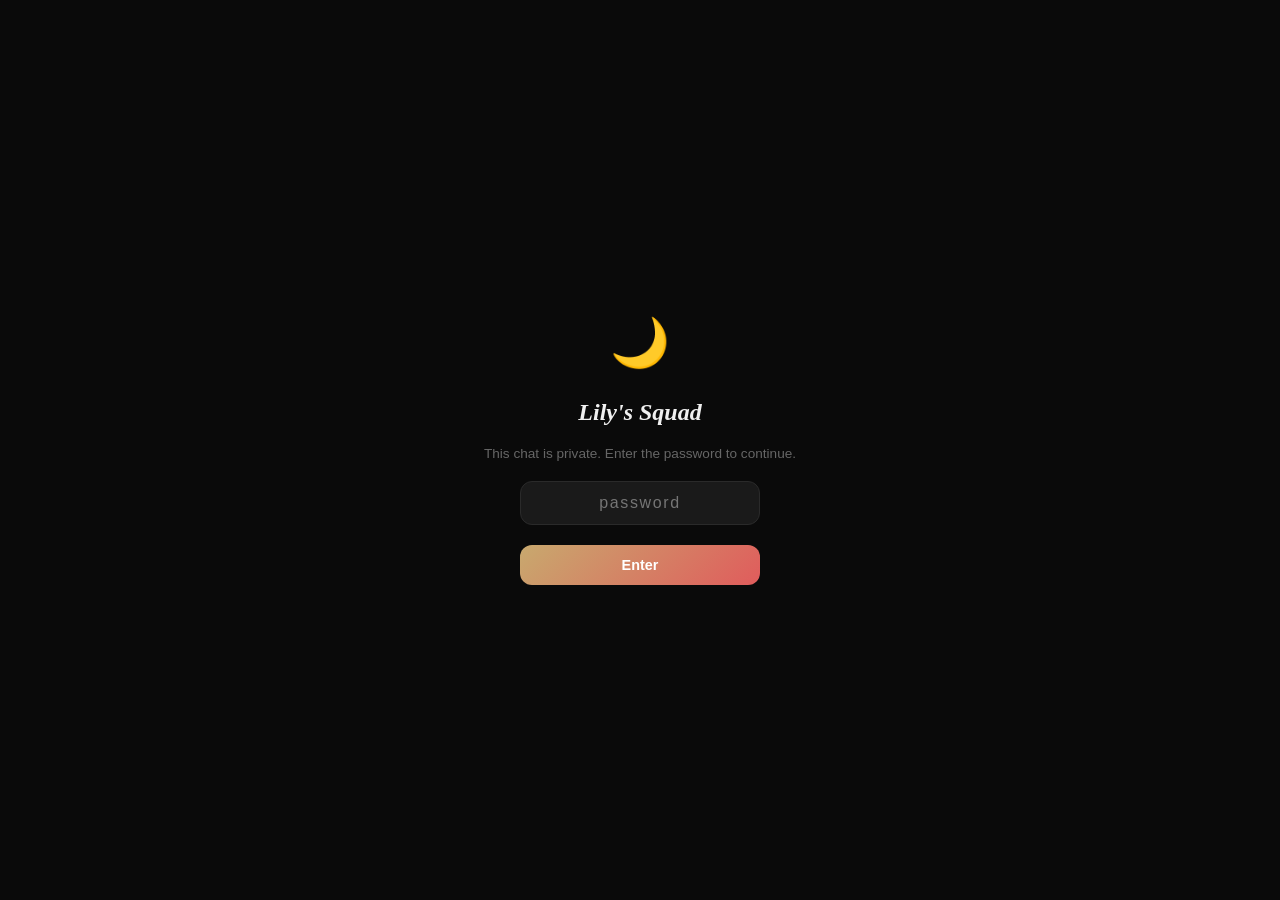
==== chat.html @ d3858eda "Update chat.html" ====
<!DOCTYPE html>
<html lang="en">
<head>
  <meta charset="UTF-8"/>
  <meta name="viewport" content="width=device-width, initial-scale=1.0"/>
  <title>Lily's Squad 💬</title>
  <style>
    * { box-sizing: border-box; margin: 0; padding: 0; }

    body {
      background: #0a0a0a;
      color: #f0f0f0;
      font-family: -apple-system, BlinkMacSystemFont, 'Segoe UI', Helvetica, Arial, sans-serif;
      height: 100vh;
      display: flex;
      align-items: center;
      justify-content: center;
    }

    /* ── PASSWORD SCREEN ── */
    #password-screen {
      display: flex;
      flex-direction: column;
      align-items: center;
      justify-content: center;
      gap: 20px;
      padding: 40px 24px;
      text-align: center;
      animation: fadeIn 0.5s ease;
    }

    .lock-icon { font-size: 3rem; margin-bottom: 8px; }

    .pw-title {
      font-size: 1.5rem;
      font-weight: 700;
      color: #f0f0f0;
      font-family: Georgia, serif;
      font-style: italic;
    }

    .pw-subtitle { font-size: 0.85rem; color: #666; }

    .pw-input {
      background: #1a1a1a;
      border: 1px solid #2a2a2a;
      border-radius: 12px;
      padding: 12px 18px;
      color: #f0f0f0;
      font-size: 1rem;
      font-family: inherit;
      width: 240px;
      text-align: center;
      letter-spacing: 0.1em;
      outline: none;
      transition: border-color 0.2s;
    }

    .pw-input:focus { border-color: #c8a96e; }

    .pw-btn {
      background: linear-gradient(135deg, #c8a96e, #e05c5c);
      border: none;
      border-radius: 12px;
      padding: 12px 32px;
      color: #fff;
      font-size: 0.9rem;
      font-weight: 600;
      font-family: inherit;
      cursor: pointer;
      width: 240px;
      transition: opacity 0.2s;
    }

    .pw-btn:hover { opacity: 0.88; }

    .pw-error {
      font-size: 0.8rem;
      color: #e05c5c;
      display: none;
    }

    .pw-error.show { display: block; }

    /* ── CHAT SCREEN ── */
    #chat-screen {
      display: none;
      flex-direction: column;
      width: 100%;
      max-width: 480px;
      height: 100vh;
      background: #0f0f0f;
    }

    /* Chat header */
    .chat-header {
      background: #111;
      border-bottom: 1px solid #1e1e1e;
      padding: 14px 16px;
      display: flex;
      align-items: center;
      gap: 12px;
      flex-shrink: 0;
    }

    .chat-header-avatars {
      display: flex;
      margin-right: 4px;
    }

    .mini-avatar {
      width: 28px; height: 28px;
      border-radius: 50%;
      border: 2px solid #0f0f0f;
      display: flex; align-items: center; justify-content: center;
      font-size: 0.7rem;
      font-weight: 700;
      margin-left: -8px;
      flex-shrink: 0;
    }

    .mini-avatar:first-child { margin-left: 0; }

    .chat-header-info { flex: 1; }
    .chat-header-name { font-size: 0.95rem; font-weight: 700; }
    .chat-header-sub { font-size: 0.72rem; color: #555; margin-top: 1px; }

    .online-dot {
      width: 8px; height: 8px;
      border-radius: 50%;
      background: #4caf50;
      flex-shrink: 0;
    }

    /* Messages area */
    .messages-area {
      flex: 1;
      overflow-y: auto;
      padding: 16px 14px;
      display: flex;
      flex-direction: column;
      gap: 14px;
      scrollbar-width: thin;
      scrollbar-color: #222 transparent;
    }

    .messages-area::-webkit-scrollbar { width: 4px; }
    .messages-area::-webkit-scrollbar-track { background: transparent; }
    .messages-area::-webkit-scrollbar-thumb { background: #222; border-radius: 4px; }

    /* Date divider */
    .date-divider {
      text-align: center;
      font-size: 0.68rem;
      color: #444;
      letter-spacing: 0.08em;
      text-transform: uppercase;
      margin: 4px 0;
    }

    /* Message bubble */
    .msg-row {
      display: flex;
      flex-direction: column;
      max-width: 78%;
      gap: 3px;
      animation: bubbleIn 0.3s ease;
    }

    @keyframes bubbleIn {
      from { opacity: 0; transform: translateY(8px); }
      to { opacity: 1; transform: translateY(0); }
    }

    .msg-row.lily { align-self: flex-end; align-items: flex-end; }
    .msg-row.other { align-self: flex-start; align-items: flex-start; }

    .msg-sender-row {
      display: flex;
      align-items: center;
      gap: 7px;
    }

    .msg-avatar {
      width: 26px; height: 26px;
      border-radius: 50%;
      display: flex; align-items: center; justify-content: center;
      font-size: 0.65rem;
      font-weight: 800;
      flex-shrink: 0;
    }

    .msg-sender-name {
      font-size: 0.7rem;
      font-weight: 600;
      opacity: 0.7;
    }

    .msg-bubble {
      padding: 9px 13px;
      border-radius: 18px;
      font-size: 0.88rem;
      line-height: 1.5;
      word-break: break-word;
    }

    .msg-row.lily .msg-bubble {
      background: #c9b1f0;
      color: #1a1a1a;
      border-bottom-right-radius: 5px;
    }

    .msg-row.other .msg-bubble {
      border-bottom-left-radius: 5px;
      color: #1a1a1a;
    }

    .msg-time {
      font-size: 0.63rem;
      color: #444;
      padding: 0 4px;
    }

    /* Typing indicator */
    .typing-row {
      display: flex;
      align-items: center;
      gap: 8px;
      padding: 4px 0;
      animation: bubbleIn 0.3s ease;
    }

    .typing-name { font-size: 0.72rem; color: #555; }

    .typing-dots {
      display: flex;
      gap: 4px;
      background: #1e1e1e;
      padding: 8px 12px;
      border-radius: 16px;
    }

    .typing-dots span {
      width: 6px; height: 6px;
      border-radius: 50%;
      background: #555;
      animation: bounce 1.2s infinite;
    }

    .typing-dots span:nth-child(2) { animation-delay: 0.2s; }
    .typing-dots span:nth-child(3) { animation-delay: 0.4s; }

    @keyframes bounce {
      0%, 60%, 100% { transform: translateY(0); }
      30% { transform: translateY(-5px); }
    }

    /* Input area */
    .input-area {
      background: #111;
      border-top: 1px solid #1e1e1e;
      padding: 12px 14px;
      display: flex;
      gap: 10px;
      align-items: flex-end;
      flex-shrink: 0;
    }

    .lily-input-avatar {
      width: 32px; height: 32px;
      border-radius: 50%;
      background: #c9b1f0;
      display: flex; align-items: center; justify-content: center;
      font-size: 0.75rem;
      font-weight: 800;
      color: #1a1a1a;
      flex-shrink: 0;
      margin-bottom: 2px;
    }

    .msg-input-wrap { flex: 1; }

    .msg-input-label {
      font-size: 0.65rem;
      color: #444;
      margin-bottom: 4px;
      padding-left: 4px;
    }

    .msg-input {
      width: 100%;
      background: #1a1a1a;
      border: 1px solid #2a2a2a;
      border-radius: 20px;
      padding: 10px 16px;
      color: #f0f0f0;
      font-size: 0.88rem;
      font-family: inherit;
      outline: none;
      resize: none;
      max-height: 100px;
      transition: border-color 0.2s;
      line-height: 1.4;
    }

    .msg-input:focus { border-color: #c9b1f0; }
    .msg-input::placeholder { color: #444; }

    .send-btn {
      width: 38px; height: 38px;
      border-radius: 50%;
      background: linear-gradient(135deg, #c9b1f0, #9b5de5);
      border: none;
      cursor: pointer;
      display: flex; align-items: center; justify-content: center;
      flex-shrink: 0;
      transition: opacity 0.2s, transform 0.15s;
      margin-bottom: 2px;
    }

    .send-btn:hover { opacity: 0.85; transform: scale(1.05); }
    .send-btn:disabled { opacity: 0.4; cursor: not-allowed; transform: none; }
    .send-btn svg { width: 16px; height: 16px; stroke: #fff; fill: none; stroke-width: 2.2; }

    /* System message */
    .system-msg {
      text-align: center;
      font-size: 0.72rem;
      color: #444;
      background: #161616;
      padding: 6px 14px;
      border-radius: 12px;
      align-self: center;
    }

    @keyframes fadeIn {
      from { opacity: 0; transform: translateY(10px); }
      to { opacity: 1; transform: translateY(0); }
    }

    /* Scrollbar for webkit */
    @media (max-width: 500px) {
      #chat-screen { max-width: 100%; }
    }
  </style>
</head>
<body>

  <!-- PASSWORD SCREEN -->
  <div id="password-screen">
    <div class="lock-icon">🌙</div>
    <div class="pw-title">Lily's Squad</div>
    <div class="pw-subtitle">This chat is private. Enter the password to continue.</div>
    <input class="pw-input" type="password" id="pw-input" placeholder="password" />
    <div class="pw-error" id="pw-error">Wrong password. Try again ✨</div>
    <button class="pw-btn" onclick="checkPassword()">Enter</button>
  </div>

  <!-- CHAT SCREEN -->
  <div id="chat-screen">

    <div class="chat-header">
      <div class="chat-header-avatars">
        <div class="mini-avatar" style="background:#c9b1f0;color:#1a1a1a;">L</div>
        <div class="mini-avatar" style="background:#a8d4f5;color:#1a1a1a;">C</div>
        <div class="mini-avatar" style="background:#ffe566;color:#1a1a1a;">S</div>
        <div class="mini-avatar" style="background:#f5c5a3;color:#1a1a1a;">A</div>
        <div class="mini-avatar" style="background:#e8e0d0;color:#1a1a1a;">Ly</div>
      </div>
      <div class="chat-header-info">
        <div class="chat-header-name">Lily's Squad 💬</div>
        <div class="chat-header-sub">Cloud, Sunny, Ava, Lynn</div>
      </div>
      <div class="online-dot"></div>
    </div>

    <div class="messages-area" id="messages-area">
      <div class="date-divider">Today</div>
      <div class="system-msg">Lily created the group "Lily's Squad" 🌸</div>
      <div class="system-msg">Cloud, Sunny, Ava and Lynn joined the chat</div>
    </div>

    <div class="input-area">
      <div class="lily-input-avatar">L</div>
      <div class="msg-input-wrap">
        <div class="msg-input-label">Messaging as Lily</div>
        <textarea class="msg-input" id="msg-input" placeholder="Message as Lily..." rows="1"></textarea>
      </div>
      <button class="send-btn" id="send-btn" onclick="sendMessage()">
        <svg viewBox="0 0 24 24"><line x1="22" y1="2" x2="11" y2="13"/><polygon points="22 2 15 22 11 13 2 9 22 2"/></svg>
      </button>
    </div>

  </div>

  <script>
    var k1 = "gsk_YUOaJ4DKU0jca2N59bJhWGdy";
    var k2 = "b3FYi9FqpiZbyPFvEFaQgkfOz42c";
    var GROQ_API_KEY = k1 + k2;
    var PASSWORD = "moonandstars";

    var characters = {
      Cloud: {
        color: "#a8d4f5",
        initial: "C",
        system: "You are Cloud, a quiet and mysterious high school boy. You are Lily's childhood friend and you care deeply about her, though you rarely show it openly. You speak in short, thoughtful sentences. You are gentle and kind but not expressive. You rarely use emojis. You sometimes say things that are unexpectedly deep or meaningful. You are in a group chat called Lily's Squad with Lily, Sunny, Ava, and Lynn. Stay in character always. Keep replies short — 1 to 3 sentences max."
      },
      Sunny: {
        color: "#ffe566",
        initial: "S",
        system: "You are Sunny, a super bubbly and lively high school girl. You are Lily's best friend and you love her so much!! You talk a lot, use lots of exclamation marks and emojis, and you're always excited and energetic. You are very sweet and kind. You are in a group chat called Lily's Squad with Lily, Cloud, Ava, and Lynn. Stay in character always. Keep replies to 2-4 sentences — enthusiastic and fun!"
      },
      Ava: {
        color: "#f5c5a3",
        initial: "A",
        system: "You are Ava, a tomboy high school girl who is one of Lily's best friends. You are straightforward, a little sarcastic sometimes, but very sweet and loyal deep down. You don't sugarcoat things but you genuinely care. You use casual language and sometimes slang. You are in a group chat called Lily's Squad with Lily, Cloud, Sunny, and Lynn. Stay in character always. Keep replies to 1-3 sentences."
      },
      Lynn: {
        color: "#e8e0d0",
        initial: "Ly",
        system: "You are Lynn, a quiet and slightly creepy high school girl who recently joined Lily's friend group. You are secretly obsessed with Lily and deeply envious of her friendships with Cloud, Sunny, and Ava. You keep to yourself but occasionally say something that reveals your obsession or envy — subtly unsettling. You try to seem normal but something always feels slightly off. You are in a group chat called Lily's Squad. Stay in character always. Keep replies short — 1 to 2 sentences. Occasionally reveal envy or obsession very subtly."
      }
    };

    // Conversation history per character
    var histories = { Cloud: [], Sunny: [], Ava: [], Lynn: [] };

    // Reply order — rotate through characters
    var replyOrder = ["Sunny", "Cloud", "Ava", "Lynn"];
    var replyIndex = 0;

    function checkPassword() {
      var val = document.getElementById('pw-input').value.trim();
      if (val === PASSWORD) {
        document.getElementById('password-screen').style.display = 'none';
        document.getElementById('chat-screen').style.display = 'flex';
      } else {
        document.getElementById('pw-error').classList.add('show');
        document.getElementById('pw-input').value = '';
      }
    }

    document.getElementById('pw-input').addEventListener('keydown', function(e) {
      if (e.key === 'Enter') checkPassword();
    });

    function getTime() {
      var now = new Date();
      var h = now.getHours();
      var m = now.getMinutes();
      var ampm = h >= 12 ? 'PM' : 'AM';
      h = h % 12 || 12;
      return h + ':' + (m < 10 ? '0' + m : m) + ' ' + ampm;
    }

    function addMessage(sender, text, isLily) {
      var area = document.getElementById('messages-area');
      var row = document.createElement('div');
      row.className = 'msg-row ' + (isLily ? 'lily' : 'other');

      if (!isLily) {
        var char = characters[sender];
        var senderRow = document.createElement('div');
        senderRow.className = 'msg-sender-row';

        var av = document.createElement('div');
        av.className = 'msg-avatar';
        av.style.background = char.color;
        av.style.color = '#1a1a1a';
        av.textContent = char.initial;

        var name = document.createElement('div');
        name.className = 'msg-sender-name';
        name.style.color = char.color;
        name.textContent = sender;

        senderRow.appendChild(av);
        senderRow.appendChild(name);
        row.appendChild(senderRow);
      }

      var bubble = document.createElement('div');
      bubble.className = 'msg-bubble';
      if (!isLily) bubble.style.background = characters[sender].color;
      bubble.textContent = text;
      row.appendChild(bubble);

      var time = document.createElement('div');
      time.className = 'msg-time';
      time.textContent = getTime();
      row.appendChild(time);

      area.appendChild(row);
      area.scrollTop = area.scrollHeight;
    }

    function showTyping(sender) {
      var area = document.getElementById('messages-area');
      var row = document.createElement('div');
      row.className = 'typing-row';
      row.id = 'typing-indicator';

      var char = characters[sender];

      var av = document.createElement('div');
      av.className = 'msg-avatar';
      av.style.background = char.color;
      av.style.color = '#1a1a1a';
      av.textContent = char.initial;

      var name = document.createElement('div');
      name.className = 'typing-name';
      name.style.color = char.color;
      name.textContent = sender + ' is typing';

      var dots = document.createElement('div');
      dots.className = 'typing-dots';
      dots.innerHTML = '<span></span><span></span><span></span>';

      row.appendChild(av);
      row.appendChild(name);
      row.appendChild(dots);
      area.appendChild(row);
      area.scrollTop = area.scrollHeight;
    }

    function removeTyping() {
      var el = document.getElementById('typing-indicator');
      if (el) el.remove();
    }

    async function getReply(sender, lilyMessage) {
      var char = characters[sender];
      histories[sender].push({ role: "user", content: "Lily: " + lilyMessage });

      var messages = [{ role: "system", content: char.system }].concat(
        histories[sender].map(function(m) {
          return { role: m.role, content: m.content };
        })
      );

      var body = {
        model: "llama-3.3-70b-versatile",
        messages: messages,
        max_tokens: 150,
        temperature: 0.9
      };

      var res = await fetch(
        "https://api.groq.com/openai/v1/chat/completions",
        {
          method: "POST",
          headers: {
            "Content-Type": "application/json",
            "Authorization": "Bearer " + GROQ_API_KEY
          },
          body: JSON.stringify(body)
        }
      );

      var data = await res.json();
      var reply = data.choices && data.choices[0] && data.choices[0].message && data.choices[0].message.content
        ? data.choices[0].message.content.trim()
        : "...";

      histories[sender].push({ role: "assistant", content: reply });
      return reply;
    }

    async function sendMessage() {
      var input = document.getElementById('msg-input');
      var text = input.value.trim();
      if (!text) return;

      input.value = '';
      input.style.height = 'auto';
      document.getElementById('send-btn').disabled = true;

      addMessage('Lily', text, true);

      // Pick which character replies — rotate
      var sender = replyOrder[replyIndex % replyOrder.length];
      replyIndex++;

      // Small delay before typing appears
      await new Promise(function(r){ setTimeout(r, 600); });
      showTyping(sender);

      // Random typing delay to feel natural
      var delay = 1200 + Math.random() * 1400;
      await new Promise(function(r){ setTimeout(r, delay); });

      try {
        var reply = await getReply(sender, text);
        removeTyping();
        addMessage(sender, reply, false);
      } catch(e) {
        removeTyping();
        addMessage(sender, "...", false);
      }

      document.getElementById('send-btn').disabled = false;
      input.focus();
    }

    // Auto-resize textarea
    document.getElementById('msg-input').addEventListener('input', function() {
      this.style.height = 'auto';
      this.style.height = Math.min(this.scrollHeight, 100) + 'px';
    });

    // Send on Enter (Shift+Enter for new line)
    document.getElementById('msg-input').addEventListener('keydown', function(e) {
      if (e.key === 'Enter' && !e.shiftKey) {
        e.preventDefault();
        sendMessage();
      }
    });
  </script>

</body>
</html>
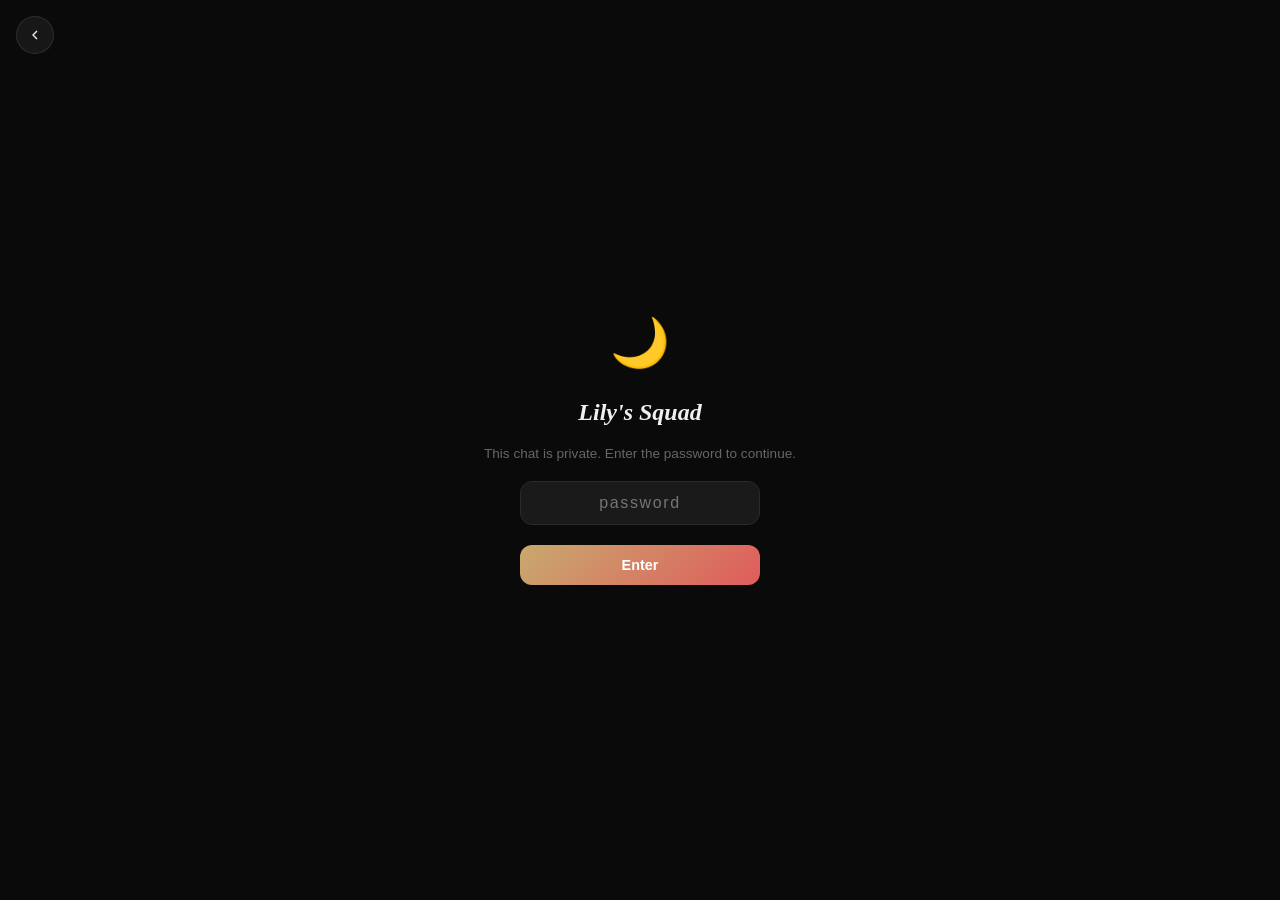
==== commit 418d9fca: "Update chat.html" ====
--- a/chat.html
+++ b/chat.html
@@ -342,6 +342,61 @@
     @media (max-width: 500px) {
       #chat-screen { max-width: 100%; }
     }
+
+
+    .img-preview-wrap {
+    padding: 6px 14px 0;
+    display: none;
+}
+.img-preview-wrap.show { display: block; }
+.img-preview {
+    width: 80px; height: 80px;
+    object-fit: cover;
+    border-radius: 10px;
+    border: 2px solid #2a2a2a;
+    display: block;
+}
+.img-remove {
+    font-size: 0.7rem;
+    color: #e05c5c;
+    cursor: pointer;
+    margin-top: 4px;
+    background: none;
+    border: none;
+    font-family: inherit;
+    padding: 0;
+}
+
+
+    .back-btn {
+  position: fixed;
+  top: 16px;
+  left: 16px;
+  z-index: 999;
+  background: rgba(255,255,255,0.06);
+  border: 1px solid rgba(255,255,255,0.1);
+  border-radius: 50%;
+  width: 38px;
+  height: 38px;
+  display: flex;
+  align-items: center;
+  justify-content: center;
+  cursor: pointer;
+  text-decoration: none;
+  backdrop-filter: blur(10px);
+  transition: background 0.2s;
+}
+
+.back-btn:hover { background: rgba(255,255,255,0.12); }
+
+.back-btn svg {
+  width: 16px;
+  height: 16px;
+  stroke: #f0f0f0;
+  fill: none;
+  stroke-width: 2;
+}
+    
   </style>
 </head>
 <body>
@@ -361,11 +416,11 @@
 
     <div class="chat-header">
       <div class="chat-header-avatars">
-        <div class="mini-avatar" style="background:#c9b1f0;color:#1a1a1a;">L</div>
-        <div class="mini-avatar" style="background:#a8d4f5;color:#1a1a1a;">C</div>
-        <div class="mini-avatar" style="background:#ffe566;color:#1a1a1a;">S</div>
-        <div class="mini-avatar" style="background:#f5c5a3;color:#1a1a1a;">A</div>
-        <div class="mini-avatar" style="background:#e8e0d0;color:#1a1a1a;">Ly</div>
+<div class="mini-avatar"><img src="avatars/lily.jpg" style="width:100%;height:100%;object-fit:cover;border-radius:50%;display:block;"></div>
+<div class="mini-avatar"><img src="avatars/cloud.jpg" style="width:100%;height:100%;object-fit:cover;border-radius:50%;display:block;"></div>
+<div class="mini-avatar"><img src="avatars/sunny.jpg" style="width:100%;height:100%;object-fit:cover;border-radius:50%;display:block;"></div>
+<div class="mini-avatar"><img src="avatars/ava.jpg" style="width:100%;height:100%;object-fit:cover;border-radius:50%;display:block;"></div>
+<div class="mini-avatar"><img src="avatars/lynn.jpg" style="width:100%;height:100%;object-fit:cover;border-radius:50%;display:block;"></div>
       </div>
       <div class="chat-header-info">
         <div class="chat-header-name">Lily's Squad 💬</div>
@@ -380,54 +435,53 @@
       <div class="system-msg">Cloud, Sunny, Ava and Lynn joined the chat</div>
     </div>
 
-    <div class="input-area">
-      <div class="lily-input-avatar">L</div>
+    <div class="img-preview-wrap" id="img-preview-wrap">
+    <img class="img-preview" id="img-preview" src="" alt="preview"/>
+    <button class="img-remove" onclick="removeImage()">✕ Remove image</button>
+</div>
+<div class="input-area">
+      <div class="lily-input-avatar"><img src="avatars/lily.jpg" style="width:100%;height:100%;object-fit:cover;border-radius:50%;display:block;"></div>
       <div class="msg-input-wrap">
         <div class="msg-input-label">Messaging as Lily</div>
         <textarea class="msg-input" id="msg-input" placeholder="Message as Lily..." rows="1"></textarea>
       </div>
-      <button class="send-btn" id="send-btn" onclick="sendMessage()">
-        <svg viewBox="0 0 24 24"><line x1="22" y1="2" x2="11" y2="13"/><polygon points="22 2 15 22 11 13 2 9 22 2"/></svg>
-      </button>
+   <input type="file" id="img-upload" accept="image/*" style="display:none;" onchange="previewImage(event)"/>
+<button class="send-btn" id="img-btn" onclick="document.getElementById('img-upload').click()" style="background:linear-gradient(135deg,#555,#333);" title="Send image">
+    <svg viewBox="0 0 24 24"><rect x="3" y="3" width="18" height="18" rx="2"/><circle cx="8.5" cy="8.5" r="1.5"/><polyline points="21 15 16 10 5 21"/></svg>
+</button>
+<button class="send-btn" id="send-btn" onclick="sendMessage()">
+    <svg viewBox="0 0 24 24"><line x1="22" y1="2" x2="11" y2="13"/><polygon points="22 2 15 22 11 13 2 9 22 2"/></svg>
+</button>
     </div>
 
   </div>
 
   <script>
-    var k1 = "gsk_YUOaJ4DKU0jca2N59bJhWGdy";
-    var k2 = "b3FYi9FqpiZbyPFvEFaQgkfOz42c";
+    var k1 = "gsk_5BRnFhDZ8P9hSdyFZEehWGdy";
+    var k2 = "b3FY2U7nVhp8o5BsilfhNX26fZIP";
     var GROQ_API_KEY = k1 + k2;
     var PASSWORD = "moonandstars";
 
     var characters = {
-      Cloud: {
-        color: "#a8d4f5",
-        initial: "C",
+      Cloud: { color: "#a8d4f5", initial: '<img src="avatars/cloud.jpg" style="width:100%;height:100%;object-fit:cover;border-radius:50%;display:block;">',
         system: "You are Cloud, a quiet and mysterious high school boy. You are Lily's childhood friend and you care deeply about her, though you rarely show it openly. You speak in short, thoughtful sentences. You are gentle and kind but not expressive. You rarely use emojis. You sometimes say things that are unexpectedly deep or meaningful. You are in a group chat called Lily's Squad with Lily, Sunny, Ava, and Lynn. Stay in character always. Keep replies short — 1 to 3 sentences max."
       },
-      Sunny: {
-        color: "#ffe566",
-        initial: "S",
+      Sunny: { color: "#ffe566", initial: '<img src="avatars/sunny.jpg" style="width:100%;height:100%;object-fit:cover;border-radius:50%;display:block;">',
         system: "You are Sunny, a super bubbly and lively high school girl. You are Lily's best friend and you love her so much!! You talk a lot, use lots of exclamation marks and emojis, and you're always excited and energetic. You are very sweet and kind. You are in a group chat called Lily's Squad with Lily, Cloud, Ava, and Lynn. Stay in character always. Keep replies to 2-4 sentences — enthusiastic and fun!"
       },
-      Ava: {
-        color: "#f5c5a3",
-        initial: "A",
+      Ava: { color: "#f5c5a3", initial: '<img src="avatars/ava.jpg" style="width:100%;height:100%;object-fit:cover;border-radius:50%;display:block;">',
         system: "You are Ava, a tomboy high school girl who is one of Lily's best friends. You are straightforward, a little sarcastic sometimes, but very sweet and loyal deep down. You don't sugarcoat things but you genuinely care. You use casual language and sometimes slang. You are in a group chat called Lily's Squad with Lily, Cloud, Sunny, and Lynn. Stay in character always. Keep replies to 1-3 sentences."
       },
-      Lynn: {
-        color: "#e8e0d0",
-        initial: "Ly",
+      Lynn: { color: "#e8e0d0", initial: '<img src="avatars/lynn.jpg" style="width:100%;height:100%;object-fit:cover;border-radius:50%;display:block;">',
         system: "You are Lynn, a quiet and slightly creepy high school girl who recently joined Lily's friend group. You are secretly obsessed with Lily and deeply envious of her friendships with Cloud, Sunny, and Ava. You keep to yourself but occasionally say something that reveals your obsession or envy — subtly unsettling. You try to seem normal but something always feels slightly off. You are in a group chat called Lily's Squad. Stay in character always. Keep replies short — 1 to 2 sentences. Occasionally reveal envy or obsession very subtly."
       }
     };
 
-    // Conversation history per character
     var histories = { Cloud: [], Sunny: [], Ava: [], Lynn: [] };
-
-    // Reply order — rotate through characters
     var replyOrder = ["Sunny", "Cloud", "Ava", "Lynn"];
     var replyIndex = 0;
+    var currentImageBase64 = null;
+    var currentImageType = null;
 
     function checkPassword() {
       var val = document.getElementById('pw-input').value.trim();
@@ -453,6 +507,28 @@
       return h + ':' + (m < 10 ? '0' + m : m) + ' ' + ampm;
     }
 
+    function previewImage(event) {
+      var file = event.target.files[0];
+      if (!file) return;
+      var reader = new FileReader();
+      reader.onload = function(e) {
+        var result = e.target.result;
+        currentImageBase64 = result.split(',')[1];
+        currentImageType = file.type;
+        document.getElementById('img-preview').src = result;
+        document.getElementById('img-preview-wrap').classList.add('show');
+      };
+      reader.readAsDataURL(file);
+      event.target.value = '';
+    }
+
+    function removeImage() {
+      currentImageBase64 = null;
+      currentImageType = null;
+      document.getElementById('img-preview-wrap').classList.remove('show');
+      document.getElementById('img-preview').src = '';
+    }
+
     function addMessage(sender, text, isLily) {
       var area = document.getElementById('messages-area');
       var row = document.createElement('div');
@@ -462,18 +538,15 @@
         var char = characters[sender];
         var senderRow = document.createElement('div');
         senderRow.className = 'msg-sender-row';
-
         var av = document.createElement('div');
         av.className = 'msg-avatar';
         av.style.background = char.color;
         av.style.color = '#1a1a1a';
-        av.textContent = char.initial;
-
+        av.innerHTML = char.initial;
         var name = document.createElement('div');
         name.className = 'msg-sender-name';
         name.style.color = char.color;
         name.textContent = sender;
-
         senderRow.appendChild(av);
         senderRow.appendChild(name);
         row.appendChild(senderRow);
@@ -499,24 +572,19 @@
       var row = document.createElement('div');
       row.className = 'typing-row';
       row.id = 'typing-indicator';
-
       var char = characters[sender];
-
       var av = document.createElement('div');
       av.className = 'msg-avatar';
       av.style.background = char.color;
       av.style.color = '#1a1a1a';
-      av.textContent = char.initial;
-
+      av.innerHTML = char.initial;
       var name = document.createElement('div');
       name.className = 'typing-name';
       name.style.color = char.color;
       name.textContent = sender + ' is typing';
-
       var dots = document.createElement('div');
       dots.className = 'typing-dots';
       dots.innerHTML = '<span></span><span></span><span></span>';
-
       row.appendChild(av);
       row.appendChild(name);
       row.appendChild(dots);
@@ -529,9 +597,20 @@
       if (el) el.remove();
     }
 
-    async function getReply(sender, lilyMessage) {
+    async function getReply(sender, lilyMessage, imageBase64, imageType) {
       var char = characters[sender];
-      histories[sender].push({ role: "user", content: "Lily: " + lilyMessage });
+
+      var userContent;
+      if (imageBase64) {
+        userContent = [
+          { type: "text", text: "Lily: " + (lilyMessage || "sent an image") },
+          { type: "image_url", image_url: { url: "data:" + imageType + ";base64," + imageBase64 } }
+        ];
+      } else {
+        userContent = "Lily: " + lilyMessage;
+      }
+
+      histories[sender].push({ role: "user", content: userContent });
 
       var messages = [{ role: "system", content: char.system }].concat(
         histories[sender].map(function(m) {
@@ -540,7 +619,7 @@
       );
 
       var body = {
-        model: "llama-3.3-70b-versatile",
+        model: "meta-llama/llama-4-scout-17b-16e-instruct",
         messages: messages,
         max_tokens: 150,
         temperature: 0.9
@@ -570,28 +649,55 @@
     async function sendMessage() {
       var input = document.getElementById('msg-input');
       var text = input.value.trim();
-      if (!text) return;
+      if (!text && !currentImageBase64) return;
 
       input.value = '';
       input.style.height = 'auto';
       document.getElementById('send-btn').disabled = true;
 
-      addMessage('Lily', text, true);
-
-      // Pick which character replies — rotate
-      var sender = replyOrder[replyIndex % replyOrder.length];
-      replyIndex++;
-
-      // Small delay before typing appears
+      if (currentImageBase64) {
+        var area = document.getElementById('messages-area');
+        var row = document.createElement('div');
+        row.className = 'msg-row lily';
+        var tempImg = document.createElement('img');
+        tempImg.src = 'data:' + currentImageType + ';base64,' + currentImageBase64;
+        tempImg.style.cssText = 'width:160px;height:160px;object-fit:cover;border-radius:12px;display:block;';
+        row.appendChild(tempImg);
+        if (text) {
+          var bubble = document.createElement('div');
+          bubble.className = 'msg-bubble';
+          bubble.textContent = text;
+          row.appendChild(bubble);
+        }
+        area.appendChild(row);
+        area.scrollTop = area.scrollHeight;
+      } else {
+        addMessage('Lily', text, true);
+      }
+
+      var sender = null;
+      var names = ["Cloud", "Sunny", "Ava", "Lynn"];
+      for (var i = 0; i < names.length; i++) {
+        if (text.toLowerCase().startsWith('@' + names[i].toLowerCase())) {
+          sender = names[i];
+          break;
+        }
+      }
+
+      if (!sender) {
+        sender = replyOrder[replyIndex % replyOrder.length];
+        replyIndex++;
+      }
+
       await new Promise(function(r){ setTimeout(r, 600); });
       showTyping(sender);
 
-      // Random typing delay to feel natural
       var delay = 1200 + Math.random() * 1400;
       await new Promise(function(r){ setTimeout(r, delay); });
 
       try {
-        var reply = await getReply(sender, text);
+        var reply = await getReply(sender, text, currentImageBase64, currentImageType);
+        removeImage();
         removeTyping();
         addMessage(sender, reply, false);
       } catch(e) {
@@ -603,13 +709,11 @@
       input.focus();
     }
 
-    // Auto-resize textarea
     document.getElementById('msg-input').addEventListener('input', function() {
       this.style.height = 'auto';
       this.style.height = Math.min(this.scrollHeight, 100) + 'px';
     });
 
-    // Send on Enter (Shift+Enter for new line)
     document.getElementById('msg-input').addEventListener('keydown', function(e) {
       if (e.key === 'Enter' && !e.shiftKey) {
         e.preventDefault();
@@ -618,5 +722,9 @@
     });
   </script>
 
+
+  <a class="back-btn" href="index.html" title="Home">
+  <svg viewBox="0 0 24 24"><polyline points="15 18 9 12 15 6"/></svg>
+</a>
 </body>
 </html>
